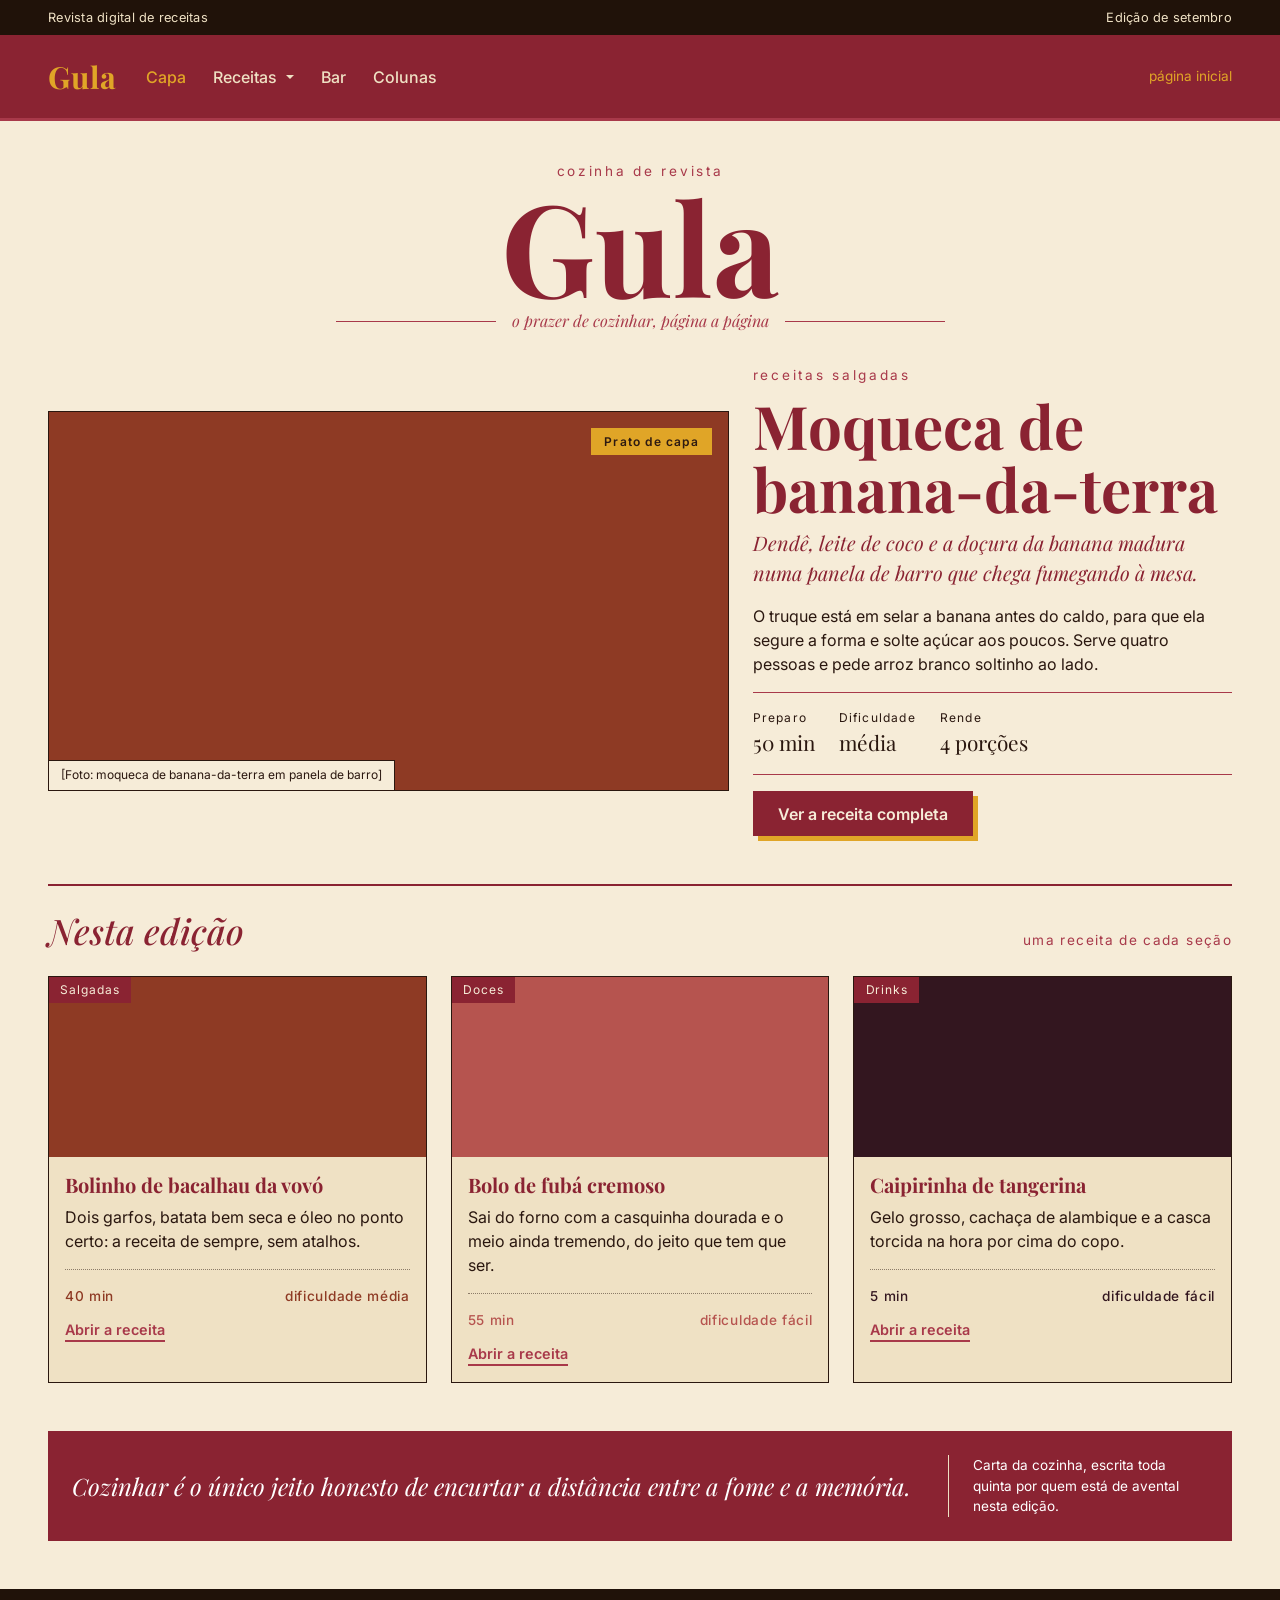
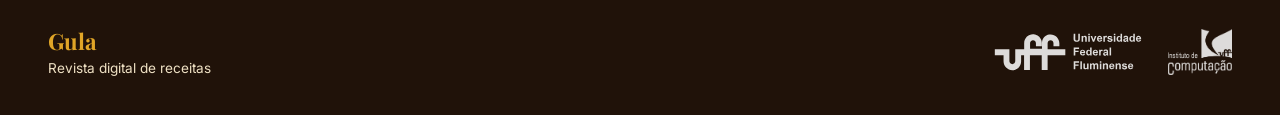
==== index.html @ 518ea666 "feature: capa + links para salgadas" ====
<!DOCTYPE html>
<html lang="pt-BR">
<head>
  <meta charset="UTF-8">
  <meta name="viewport" content="width=device-width, initial-scale=1.0">
  <title>Gula</title>
  <link rel="icon" type="image/x-icon" href="img/favicon.ico?v=3">
  <link rel="icon" type="image/png" href="img/favicon.png?v=3">

  <link rel="preconnect" href="https://fonts.googleapis.com">
  <link rel="preconnect" href="https://fonts.gstatic.com" crossorigin>

  <link href="https://fonts.googleapis.com/css2?family=Playfair+Display:ital,wght@0,500;0,600;0,700;1,500&family=Inter:wght@400;500;600&display=swap" rel="stylesheet">
  <link href="https://cdn.jsdelivr.net/npm/bootstrap@5.3.3/dist/css/bootstrap.min.css" rel="stylesheet">
  <link rel="stylesheet" href="esqueleto/esqueleto.css">
  <link rel="stylesheet" href="css/style.css">
</head>

<body>

    <header>
    <div class="topbar">
      <div class="container-fluid px-4 px-lg-5 d-flex justify-content-between">
        <span>Revista digital de receitas</span>
        <span id="edicao">Edição de setembro</span>
      </div>
    </div>

    <nav class="navbar navbar-expand-lg navbar-gula">
      <div class="container-fluid px-4 px-lg-5">

        <a class="navbar-brand" href="index.html">Gula</a>

        <button class="navbar-toggler" type="button"
                data-bs-toggle="collapse" data-bs-target="#navGula"
                aria-controls="navGula" aria-expanded="false"
                aria-label="Alternar navegação">
          <span class="navbar-toggler-icon"></span>
        </button>

        <div class="collapse navbar-collapse" id="navGula">
          <ul class="navbar-nav me-auto mb-2 mb-lg-0">
            <li class="nav-item">
              <a class="nav-link active" href="index.html" aria-current="page">Capa</a>
            </li>
            <li class="nav-item dropdown">
              <a class="nav-link dropdown-toggle" href="#" id="receitasDropdown"
                 role="button" data-bs-toggle="dropdown" aria-expanded="false">
                Receitas
              </a>
              <ul class="dropdown-menu" aria-labelledby="receitasDropdown">
                <li><a class="dropdown-item" href="Salgados/salgados.html">Salgadas</a></li>
                <li><a class="dropdown-item" href="doces.html">Doces</a></li>
                <li><a class="dropdown-item" href="drinks.html">Drinks</a></li>
              </ul>
            </li>
            <li class="nav-item">
              <a class="nav-link" href="bar.html">Bar</a>
            </li>
            <li class="nav-item">
              <a class="nav-link" href="colunas.html">Colunas</a>
            </li>
          </ul>

          <!-- Seção atual: doces, salgados, página inicial, drinks -->
          <span class="navbar-text page-context" id="page-context">página inicial</span>
        </div>

      </div>
    </nav>
  </header>

  <!--Conteudo das páginas-->
  <main id="conteudo">

    <section class="capa-masthead text-center">
      <p class="capa-kicker">cozinha de revista</p>
      <p class="capa-titulo">Gula</p>
      <p class="capa-tagline fst-italic">o prazer de cozinhar, página a página</p>
    </section>

    <section class="capa-hero container-fluid px-4 px-lg-5 pb-5">
      <div class="row align-items-center g-4">
        <div class="col-12 col-lg-7">
          <div class="capa-foto" role="img" aria-label="Moqueca de banana-da-terra em panela de barro">
            <span class="capa-selo">Prato de capa</span>
            <span class="capa-legenda">[Foto: moqueca de banana-da-terra em panela de barro]</span>
          </div>
        </div>
        <div class="col-12 col-lg-5">
          <p class="capa-kicker">receitas salgadas</p>
          <h1>Moqueca de banana-da-terra</h1>
          <p class="capa-lead fst-italic">Dendê, leite de coco e a doçura da banana madura numa panela de barro que chega fumegando à mesa.</p>
          <p>O truque está em selar a banana antes do caldo, para que ela segure a forma e solte açúcar aos poucos. Serve quatro pessoas e pede arroz branco soltinho ao lado.</p>
          <div class="capa-meta d-flex flex-wrap gap-4 py-3 my-3">
            <div><span class="capa-meta-label">Preparo</span><span class="capa-meta-valor">50 min</span></div>
            <div><span class="capa-meta-label">Dificuldade</span><span class="capa-meta-valor">média</span></div>
            <div><span class="capa-meta-label">Rende</span><span class="capa-meta-valor">4 porções</span></div>
          </div>
          <a href="Salgados/salgados.html" class="btn btn-capa">Ver a receita completa</a>
        </div>
      </div>
    </section>

    <section class="container-fluid px-4 px-lg-5 pb-5">
      <hr class="capa-regua">
      <div class="d-flex flex-wrap justify-content-between align-items-baseline mb-4">
        <h2 class="capa-secao-titulo mb-0">Nesta edição</h2>
        <span class="capa-nota">uma receita de cada seção</span>
      </div>

      <div class="capa-cards row row-cols-1 row-cols-md-3 g-4">

        <div class="col">
          <a href="Salgados/salgados.html" class="card recipe-card h-100 text-decoration-none" style="--card-accent: #8e3a24;">
            <div class="recipe-card-img"><span class="capa-tag">Salgadas</span></div>
            <div class="card-body">
              <h5 class="card-title recipe-card-title">Bolinho de bacalhau da vovó</h5>
              <p class="card-text">Dois garfos, batata bem seca e óleo no ponto certo: a receita de sempre, sem atalhos.</p>
              <hr>
              <div class="d-flex justify-content-between">
                <span class="recipe-card-meta">40 min</span>
                <span class="recipe-card-meta">dificuldade média</span>
              </div>
              <span class="capa-abrir">Abrir a receita</span>
            </div>
          </a>
        </div>

        <div class="col">
          <a href="doces.html" class="card recipe-card h-100 text-decoration-none" style="--card-accent: #b6544f;">
            <div class="recipe-card-img"><span class="capa-tag">Doces</span></div>
            <div class="card-body">
              <h5 class="card-title recipe-card-title">Bolo de fubá cremoso</h5>
              <p class="card-text">Sai do forno com a casquinha dourada e o meio ainda tremendo, do jeito que tem que ser.</p>
              <hr>
              <div class="d-flex justify-content-between">
                <span class="recipe-card-meta">55 min</span>
                <span class="recipe-card-meta">dificuldade fácil</span>
              </div>
              <span class="capa-abrir">Abrir a receita</span>
            </div>
          </a>
        </div>

        <div class="col">
          <a href="bar.html" class="card recipe-card h-100 text-decoration-none" style="--card-accent: #33161f;">
            <div class="recipe-card-img"><span class="capa-tag">Drinks</span></div>
            <div class="card-body">
              <h5 class="card-title recipe-card-title">Caipirinha de tangerina</h5>
              <p class="card-text">Gelo grosso, cachaça de alambique e a casca torcida na hora por cima do copo.</p>
              <hr>
              <div class="d-flex justify-content-between">
                <span class="recipe-card-meta">5 min</span>
                <span class="recipe-card-meta">dificuldade fácil</span>
              </div>
              <span class="capa-abrir">Abrir a receita</span>
            </div>
          </a>
        </div>

      </div>
    </section>

    <div class="container-fluid px-4 px-lg-5 pb-5">
      <div class="cta cta-citacao p-4">
        <p class="cta-text fst-italic mb-0">Cozinhar é o único jeito honesto de encurtar a distância entre a fome e a memória.</p>
        <span class="cta-nota">Carta da cozinha, escrita toda quinta por quem está de avental nesta edição.</span>
      </div>
    </div>

  </main>


  <footer class="footer-gula">
    <div class="container-fluid px-4 px-lg-5 footer-barra d-flex flex-column flex-sm-row justify-content-between align-items-center gap-4">
      <div class="text-center text-sm-start">
        <span class="footer-logo">Gula</span>
        <span class="footer-text d-block">Revista digital de receitas</span>
      </div>
      <div class="d-flex align-items-center gap-4">
        <img class="footer-selo" src="img/uff.svg" alt="Universidade Federal Fluminense">
        <img class="footer-selo" src="img/ic-uff.png" alt="Instituto de Computação">
      </div>
    </div>
  </footer>


  <script src="https://cdn.jsdelivr.net/npm/bootstrap@5.3.3/dist/js/bootstrap.bundle.min.js"></script>
  <script src="esqueleto/esqueleto.js"></script>
</body>
</html>
---- esqueleto/esqueleto.css ----
/* ==========================================================================
   GULA — Revista digital de receitas
   Estilos comuns do esqueleto: paleta, tipografia, navbar, rodapé.
   Sem gradientes, cores planas, conforme o design aprovado.
   ========================================================================== */

:root {
  /* paleta */
  --gula-dark:      #201209;  /* barra superior e rodapé */
  --gula-maroon:    #8a2332;  /* navbar */
  --gula-maroon-hi: #a8394a;  /* hover / detalhes sobre o maroon */
  --gula-cream:     #f6ecd8;  /* fundo das páginas */
  --gula-cream-2:   #efe1c4;  /* fundo alternativo (cards, blocos) */
  --gula-ink:       #2a170f;  /* texto sobre fundo claro */
  --gula-paper:     #f6ecd8;  /* texto sobre fundo escuro */
  --cafe:           #2e1a11; /* texto escuro sobre fundo dourado (botões) */
  --gula-gold:      #e0a527; /* acento (botões, links de destaque, hover da navbar) */

  /* tipografia */
  --font-display: "Playfair Display", Georgia, "Times New Roman", serif;
  --font-body: "Inter", -apple-system, Segoe UI, Roboto, Arial, sans-serif;
}

html, body {
  height: 100%;
}

body {
  font-family: var(--font-body);
  color: var(--gula-ink);
  background-color: var(--gula-cream);
  display: flex;
  flex-direction: column;
  min-height: 100vh;
}

/* faz o conteúdo empurrar o rodapé para o fim da página mesmo quando curto */
main#conteudo {
  flex: 1 0 auto;
}

/* ---------- barra utilitária superior ---------- */
.topbar {
  background-color: var(--gula-dark);
  color: var(--gula-cream-2);
  font-size: 0.8rem;
  letter-spacing: 0.02em;
  padding: 0.5rem 0;
}

/* ---------- navbar principal ---------- */
.navbar-gula {
  background-color: var(--gula-maroon);
  padding-top: 0.85rem;
  padding-bottom: 0.85rem;
  border-bottom: 3px solid var(--gula-maroon-hi);
}

.navbar-gula .navbar-brand {
  font-family: var(--font-display);
  font-weight: 700;
  font-size: 1.9rem;
  color: var(--gula-gold);
  letter-spacing: 0.03em;
}

.navbar-gula .navbar-brand:hover {
  color: var(--gula-cream);
}

.navbar-gula .nav-link {
  color: var(--gula-cream-2);
  font-weight: 500;
  margin-inline: 0.35rem;
  padding-inline: 0.5rem;
}

.navbar-gula .nav-link:hover,
.navbar-gula .nav-link:focus,
.navbar-gula .nav-link.active {
  color: var(--gula-gold);
}

.navbar-gula .navbar-text.page-context {
  color: var(--gula-gold);
  font-size: 0.85rem;
}

/* ícone do menu hambúrguer em tom claro, sem sombras */
.navbar-gula .navbar-toggler {
  border-color: rgba(246, 236, 216, 0.4);
}

.navbar-gula .navbar-toggler:focus {
  box-shadow: 0 0 0 0.2rem rgba(223, 167, 60, 0.4);
}

.navbar-gula .navbar-toggler-icon {
  background-image: url("data:image/svg+xml,%3Csvg xmlns='http://www.w3.org/2000/svg' viewBox='0 0 30 30'%3E%3Cpath stroke='%23f6ecd8' stroke-linecap='round' stroke-miterlimit='10' stroke-width='2' d='M4 7h22M4 15h22M4 23h22'/%3E%3C/svg%3E");
}

/* dropdown "Receitas" */
.navbar-gula .dropdown-menu {
  background-color: var(--gula-maroon);
  border: 1px solid var(--gula-maroon-hi);
  border-radius: 0;
  margin-top: 0.4rem;
}

.navbar-gula .dropdown-item {
  color: var(--gula-cream-2);
  font-weight: 500;
}

.navbar-gula .dropdown-item:hover,
.navbar-gula .dropdown-item:focus {
  background-color: var(--gula-maroon-hi);
  color: var(--gula-paper);
}

/* ---------- área de conteúdo (placeholder) ---------- */
.content-placeholder {
  color: #7c6a58;
  /* font-style: italic; */
}

.cta {
    display: flex;
    justify-content: space-between;
    align-items: center;
    background-color: var(--gula-maroon);
    border-radius: 6px;
    color: #fff;
}

.cta-text {
    font-size: 1.2rem;
}

.btn-cta {
    background-color: var(--gula-gold);
    color: var(--cafe);
    font-weight: 600;
}

.btn-cta:hover {
    background-color: var(--gula-gold);
    color: var(--cafe);
    filter: brightness(1.1);
}

@media (max-width: 900px) {
    .cta-text {
        font-size: 1rem;
    }
}

@media (max-width: 700px) {
    .cta {
        flex-direction: column;
        text-align: center;
        gap: 1rem;
    }
}

/* ---------- rodapé ---------- */
.footer-gula {
  flex-shrink: 0;
  background-color: var(--gula-dark);
  color: var(--gula-cream-2);
}

.footer-gula .footer-logo {
  font-family: var(--font-display);
  font-weight: 700;
  font-size: 1.4rem;
  color: var(--gula-gold);
}

.footer-gula .footer-text {
  font-size: 0.85rem;
  color: var(--gula-cream-2);
}

/* ---------- tipografia de títulos, para uso das páginas de conteúdo ---------- */
h1, h2, h3, .titulo-secao {
  font-family: var(--font-display);
  color: var(--gula-maroon);
}

/* ---------- barra de filtro ---------- */
.filter-bar {
  background-color: var(--gula-cream-2);
  border-bottom: 1px solid var(--gula-maroon-hi);
  padding: 1rem;
}

.filter-search {
  flex: 1 1 320px;
  max-width: 420px;
}

.filter-search .form-control:focus {
  border-color: var(--gula-maroon-hi);
  box-shadow: 0 0 0 0.2rem rgba(168, 57, 74, 0.25);
}

.btn-filter {
  background-color: var(--gula-maroon);
  color: var(--gula-cream);
  font-weight: 600;
}

.btn-filter:hover {
  background-color: var(--gula-maroon-hi);
  color: var(--gula-cream);
}

.filter-label {
  font-weight: 600;
  color: var(--gula-ink);
  font-size: 0.9rem;
}

.filter-chip {
  background-color: transparent;
  border: 1px solid var(--gula-maroon-hi);
  color: var(--gula-maroon);
  border-radius: 999px;
  padding: 0.35rem 0.9rem;
  font-size: 0.85rem;
  font-weight: 500;
  transition: background-color 0.15s ease, color 0.15s ease;
}

.filter-chip:hover {
  background-color: var(--gula-cream-2);
}

.filter-chip.is-active {
  background-color: var(--gula-maroon);
  color: var(--gula-cream);
  border-color: var(--gula-maroon);
}

/* ---------- card de receita ---------- */
.recipe-card {
  --card-accent: var(--gula-maroon-hi);
  background-color: var(--gula-cream-2);
  border: 1px solid var(--gula-maroon-hi);
  color: var(--gula-ink);
  transition: transform 0.2s ease, box-shadow 0.2s ease;
}

.recipe-card:hover {
  box-shadow: 0 5px 10px rgba(32, 18, 9, 0.25);
}

.recipe-card-img {
  height: 180px;
  background-color: var(--card-accent);
}

.recipe-card-meta {
  font-weight: 500;
  font-size: 0.85rem;
  text-transform: uppercase;
  color: var(--card-accent);
}

.recipe-card-title {
  font-family: var(--font-display);
  font-weight: 700;
  color: var(--gula-maroon);
}
---- css/style.css ----
/* ---------- título da capa ---------- */
.capa-masthead {
  padding: 2.5rem 1rem 2rem;
}

.capa-kicker {
  margin-bottom: 0.5rem;
  font-size: 0.85rem;
  letter-spacing: 0.2em;
  color: var(--gula-maroon-hi);
}

.capa-masthead .capa-kicker {
  margin-bottom: 0;
}

.capa-titulo {
  margin: 0;
  font-family: var(--font-display);
  font-weight: 700;
  font-size: clamp(4rem, 12vw, 8rem);
  line-height: 1;
  color: var(--gula-maroon);
}

.capa-tagline {
  display: flex;
  align-items: center;
  justify-content: center;
  gap: 1rem;
  margin: 0;
  font-family: var(--font-display);
  color: var(--gula-maroon-hi);
}

.capa-tagline::before,
.capa-tagline::after {
  content: "";
  flex: 0 1 160px;
  border-top: 1px solid var(--gula-maroon-hi);
}

/* ---------- prato de capa ---------- */
.capa-foto {
  position: relative;
  min-height: 380px;
  background-color: #8e3a24;
  border: 1px solid var(--gula-ink);
}

.capa-selo {
  position: absolute;
  top: 1rem;
  right: 1rem;
  padding: 0.3rem 0.8rem;
  background-color: var(--gula-gold);
  color: var(--cafe);
  font-size: 0.75rem;
  font-weight: 600;
  letter-spacing: 0.1em;
}

.capa-legenda {
  position: absolute;
  left: 0;
  bottom: 0;
  padding: 0.35rem 0.75rem;
  background-color: var(--gula-cream);
  border-top: 1px solid var(--gula-ink);
  border-right: 1px solid var(--gula-ink);
  font-size: 0.75rem;
}

.capa-hero h1 {
  font-weight: 700;
  font-size: clamp(2.4rem, 5vw, 3.75rem);
  line-height: 1.05;
}

.capa-lead {
  font-family: var(--font-display);
  font-size: 1.25rem;
  color: var(--gula-maroon);
}

.capa-meta {
  border-top: 1px solid var(--gula-maroon-hi);
  border-bottom: 1px solid var(--gula-maroon-hi);
}

.capa-meta-label {
  display: block;
  font-size: 0.75rem;
  letter-spacing: 0.1em;
}

.capa-meta-valor {
  display: block;
  font-family: var(--font-display);
  font-size: 1.3rem;
}

.btn-capa {
  background-color: var(--gula-maroon);
  color: var(--gula-cream);
  border-radius: 0;
  padding: 0.6rem 1.5rem;
  font-weight: 600;
  box-shadow: 5px 5px 0 var(--gula-gold);
}

.btn-capa:hover {
  background-color: var(--gula-maroon-hi);
  color: var(--gula-cream);
}

.capa-regua {
  margin: 0 0 1.5rem;
  border: 0;
  border-top: 2px solid var(--gula-maroon);
  opacity: 1;
}

.capa-secao-titulo {
  font-style: italic;
  font-size: 2.2rem;
}

.capa-nota {
  font-size: 0.85rem;
  letter-spacing: 0.1em;
  color: var(--gula-maroon-hi);
}

.capa-cards .recipe-card {
  border-color: var(--gula-ink);
  border-radius: 0;
}

.capa-cards .recipe-card-img {
  position: relative;
}

.capa-tag {
  position: absolute;
  top: 0;
  left: 0;
  padding: 0.25rem 0.7rem;
  background-color: var(--gula-maroon);
  color: var(--gula-cream);
  font-size: 0.75rem;
  letter-spacing: 0.08em;
}

.capa-cards hr {
  border-top: 1px dotted var(--gula-ink);
  opacity: 0.5;
}

.capa-cards .recipe-card-meta {
  text-transform: none;
  letter-spacing: 0.05em;
}

.capa-abrir {
  display: inline-block;
  margin-top: 0.75rem;
  border-bottom: 2px solid var(--gula-maroon-hi);
  color: var(--gula-maroon-hi);
  font-size: 0.9rem;
  font-weight: 600;
}

.cta-citacao {
  border-radius: 0;
}

.cta-citacao .cta-text {
  font-family: var(--font-display);
  font-size: 1.5rem;
}

.cta-nota {
  max-width: 260px;
  padding-left: 1.5rem;
  border-left: 1px solid var(--gula-cream-2);
  font-size: 0.85rem;
}

@media (max-width: 700px) {
  .cta-nota {
    max-width: none;
    padding-left: 0;
    padding-top: 1rem;
    border-left: 0;
    border-top: 1px solid var(--gula-cream-2);
  }
}

.footer-barra {
  padding-top: 2.25rem;
  padding-bottom: 2.25rem;
}

/* logos viram branco para casar com o rodape escuro */
.footer-selo {
  height: 46px;
  width: auto;
  opacity: 0.85;
  filter: brightness(0) invert(1);
  transition: opacity 0.2s ease;
}

.footer-selo:hover {
  opacity: 1;
}
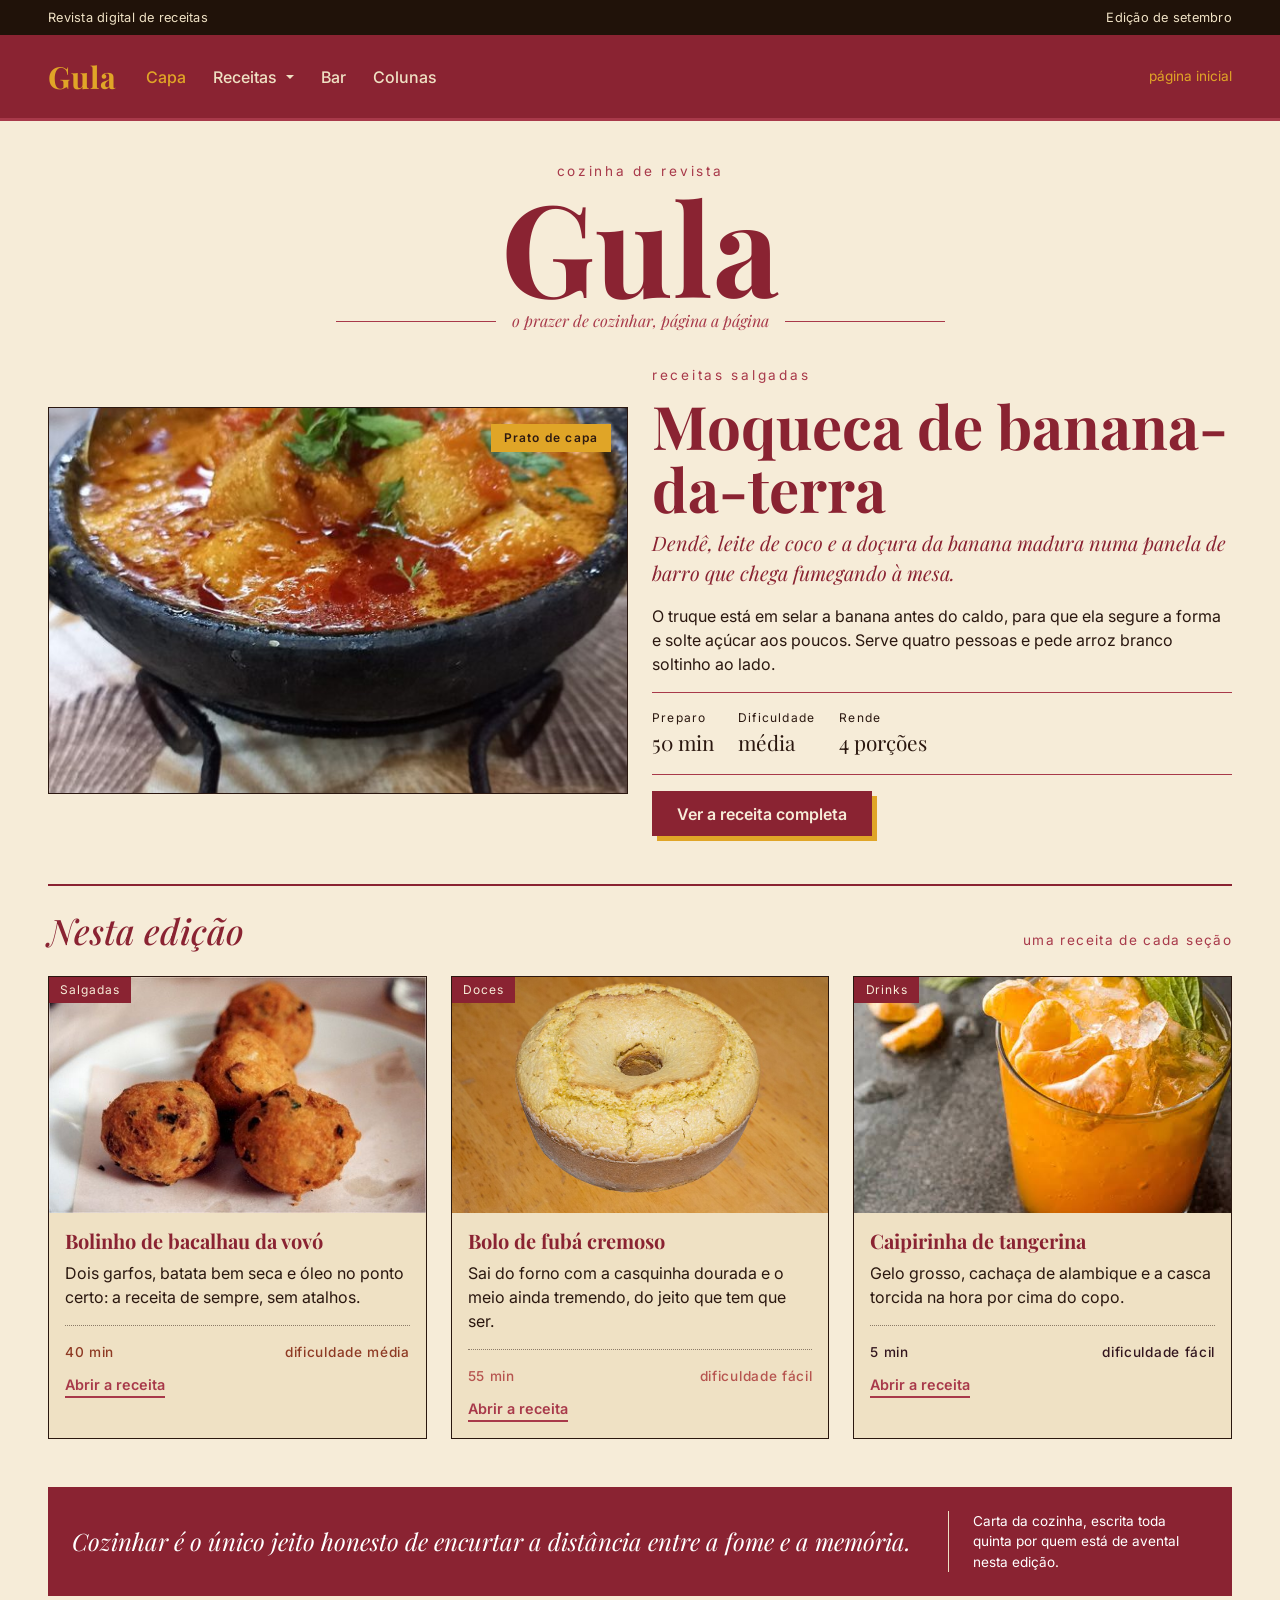
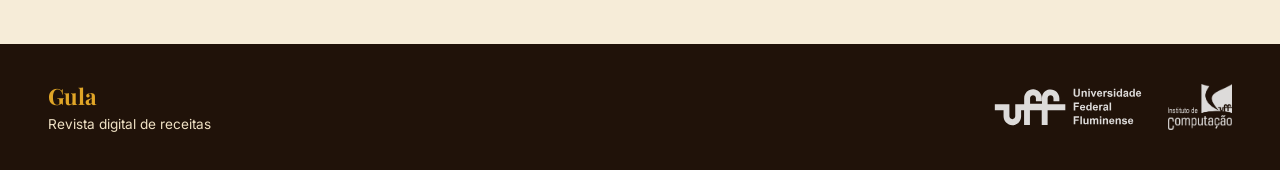
==== commit 5fb2a77d: "feat: add img no index e fix css" ====
--- a/index.html
+++ b/index.html
@@ -18,57 +18,7 @@
 
 <body>
 
-    <header>
-    <div class="topbar">
-      <div class="container-fluid px-4 px-lg-5 d-flex justify-content-between">
-        <span>Revista digital de receitas</span>
-        <span id="edicao">Edição de setembro</span>
-      </div>
-    </div>
-
-    <nav class="navbar navbar-expand-lg navbar-gula">
-      <div class="container-fluid px-4 px-lg-5">
-
-        <a class="navbar-brand" href="index.html">Gula</a>
-
-        <button class="navbar-toggler" type="button"
-                data-bs-toggle="collapse" data-bs-target="#navGula"
-                aria-controls="navGula" aria-expanded="false"
-                aria-label="Alternar navegação">
-          <span class="navbar-toggler-icon"></span>
-        </button>
-
-        <div class="collapse navbar-collapse" id="navGula">
-          <ul class="navbar-nav me-auto mb-2 mb-lg-0">
-            <li class="nav-item">
-              <a class="nav-link active" href="index.html" aria-current="page">Capa</a>
-            </li>
-            <li class="nav-item dropdown">
-              <a class="nav-link dropdown-toggle" href="#" id="receitasDropdown"
-                 role="button" data-bs-toggle="dropdown" aria-expanded="false">
-                Receitas
-              </a>
-              <ul class="dropdown-menu" aria-labelledby="receitasDropdown">
-                <li><a class="dropdown-item" href="Salgados/salgados.html">Salgadas</a></li>
-                <li><a class="dropdown-item" href="doces.html">Doces</a></li>
-                <li><a class="dropdown-item" href="drinks.html">Drinks</a></li>
-              </ul>
-            </li>
-            <li class="nav-item">
-              <a class="nav-link" href="bar.html">Bar</a>
-            </li>
-            <li class="nav-item">
-              <a class="nav-link" href="colunas.html">Colunas</a>
-            </li>
-          </ul>
-
-          <!-- Seção atual: doces, salgados, página inicial, drinks -->
-          <span class="navbar-text page-context" id="page-context">página inicial</span>
-        </div>
-
-      </div>
-    </nav>
-  </header>
+  <header id="header" data-secao="página inicial"></header>
 
   <!--Conteudo das páginas-->
   <main id="conteudo">
@@ -81,13 +31,13 @@
 
     <section class="capa-hero container-fluid px-4 px-lg-5 pb-5">
       <div class="row align-items-center g-4">
-        <div class="col-12 col-lg-7">
+        <div class="col-12 col-lg-6">
           <div class="capa-foto" role="img" aria-label="Moqueca de banana-da-terra em panela de barro">
+            <img src="img/receitas/moqueca-banana.jpg" alt="Moqueca de banana-da-terra">
             <span class="capa-selo">Prato de capa</span>
-            <span class="capa-legenda">[Foto: moqueca de banana-da-terra em panela de barro]</span>
           </div>
         </div>
-        <div class="col-12 col-lg-5">
+        <div class="col-12 col-lg-6">
           <p class="capa-kicker">receitas salgadas</p>
           <h1>Moqueca de banana-da-terra</h1>
           <p class="capa-lead fst-italic">Dendê, leite de coco e a doçura da banana madura numa panela de barro que chega fumegando à mesa.</p>
@@ -97,7 +47,7 @@
             <div><span class="capa-meta-label">Dificuldade</span><span class="capa-meta-valor">média</span></div>
             <div><span class="capa-meta-label">Rende</span><span class="capa-meta-valor">4 porções</span></div>
           </div>
-          <a href="Salgados/salgados.html" class="btn btn-capa">Ver a receita completa</a>
+          <a href="salgados.html" class="btn btn-capa">Ver a receita completa</a>
         </div>
       </div>
     </section>
@@ -112,8 +62,13 @@
       <div class="capa-cards row row-cols-1 row-cols-md-3 g-4">
 
         <div class="col">
-          <a href="Salgados/salgados.html" class="card recipe-card h-100 text-decoration-none" style="--card-accent: #8e3a24;">
-            <div class="recipe-card-img"><span class="capa-tag">Salgadas</span></div>
+
+          <a href="salgados.html" class="card recipe-card h-100 text-decoration-none" style="--card-accent: #8e3a24;">
+            <div class="recipe-card-img"><span class="capa-tag">Salgadas</span>
+              <img src="img/receitas/bolinho-bacalhau.jpg" alt="Bolinhos de bacalhau dourados">
+              <span class="capa-tag">Salgadas</span>
+            </div>
+
             <div class="card-body">
               <h5 class="card-title recipe-card-title">Bolinho de bacalhau da vovó</h5>
               <p class="card-text">Dois garfos, batata bem seca e óleo no ponto certo: a receita de sempre, sem atalhos.</p>
@@ -129,7 +84,10 @@
 
         <div class="col">
           <a href="doces.html" class="card recipe-card h-100 text-decoration-none" style="--card-accent: #b6544f;">
-            <div class="recipe-card-img"><span class="capa-tag">Doces</span></div>
+            <div class="recipe-card-img"><span class="capa-tag">Doces</span>
+              <img src="img/receitas/bolo-fuba.jpg" alt="Bolo de fubá cremoso" style="object-position: center bottom;">
+              <span class="capa-tag">Doces</span>
+            </div>
             <div class="card-body">
               <h5 class="card-title recipe-card-title">Bolo de fubá cremoso</h5>
               <p class="card-text">Sai do forno com a casquinha dourada e o meio ainda tremendo, do jeito que tem que ser.</p>
@@ -145,7 +103,11 @@
 
         <div class="col">
           <a href="bar.html" class="card recipe-card h-100 text-decoration-none" style="--card-accent: #33161f;">
-            <div class="recipe-card-img"><span class="capa-tag">Drinks</span></div>
+            <div class="recipe-card-img"><span class="capa-tag">Drinks</span>
+              <img src="img/receitas/caipirinha-tangerina.jpg" alt="Caipirinha de tangerina no copo" style="object-position: right center;">
+              <span class="capa-tag">Drinks</span>
+            </div>
+            
             <div class="card-body">
               <h5 class="card-title recipe-card-title">Caipirinha de tangerina</h5>
               <p class="card-text">Gelo grosso, cachaça de alambique e a casca torcida na hora por cima do copo.</p>
@@ -172,18 +134,7 @@
   </main>
 
 
-  <footer class="footer-gula">
-    <div class="container-fluid px-4 px-lg-5 footer-barra d-flex flex-column flex-sm-row justify-content-between align-items-center gap-4">
-      <div class="text-center text-sm-start">
-        <span class="footer-logo">Gula</span>
-        <span class="footer-text d-block">Revista digital de receitas</span>
-      </div>
-      <div class="d-flex align-items-center gap-4">
-        <img class="footer-selo" src="img/uff.svg" alt="Universidade Federal Fluminense">
-        <img class="footer-selo" src="img/ic-uff.png" alt="Instituto de Computação">
-      </div>
-    </div>
-  </footer>
+  <footer class="footer-gula" id="footer"></footer>
 
 
   <script src="https://cdn.jsdelivr.net/npm/bootstrap@5.3.3/dist/js/bootstrap.bundle.min.js"></script>
--- a/esqueleto/esqueleto.css
+++ b/esqueleto/esqueleto.css
@@ -163,6 +163,30 @@
     }
 }
 
+/* faixa e botão no estilo da capa, compartilhados entre as páginas */
+.cta-citacao {
+  border-radius: 0;
+}
+
+.cta-citacao .cta-text {
+  font-family: var(--font-display);
+  font-size: 1.5rem;
+}
+
+.btn-capa {
+  background-color: var(--gula-maroon);
+  color: var(--gula-cream);
+  border-radius: 0;
+  padding: 0.6rem 1.5rem;
+  font-weight: 600;
+  box-shadow: 5px 5px 0 var(--gula-gold);
+}
+
+.btn-capa:hover {
+  background-color: var(--gula-maroon-hi);
+  color: var(--gula-cream);
+}
+
 /* ---------- rodapé ---------- */
 .footer-gula {
   flex-shrink: 0;
@@ -180,6 +204,24 @@
 .footer-gula .footer-text {
   font-size: 0.85rem;
   color: var(--gula-cream-2);
+}
+
+.footer-barra {
+  padding-top: 2.25rem;
+  padding-bottom: 2.25rem;
+}
+
+/* logos viram branco para casar com o rodape escuro */
+.footer-selo {
+  height: 46px;
+  width: auto;
+  opacity: 0.85;
+  filter: brightness(0) invert(1);
+  transition: opacity 0.2s ease;
+}
+
+.footer-selo:hover {
+  opacity: 1;
 }
 
 /* ---------- tipografia de títulos, para uso das páginas de conteúdo ---------- */
@@ -257,8 +299,14 @@
 }
 
 .recipe-card-img {
-  height: 180px;
+  height: 300px;
   background-color: var(--card-accent);
+}
+
+/* quando é foto, recorta para preencher sem distorcer */
+img.recipe-card-img {
+  width: 100%;
+  object-fit: cover;
 }
 
 .recipe-card-meta {
@@ -273,3 +321,12 @@
   font-weight: 700;
   color: var(--gula-maroon);
 }
+
+.recipe-empty {
+  margin-top: 1rem;
+  font-size: 1.2rem;
+}
+
+.title-page {
+  font-size: 3rem;
+}
--- a/css/style.css
+++ b/css/style.css
@@ -100,20 +100,6 @@
   font-size: 1.3rem;
 }
 
-.btn-capa {
-  background-color: var(--gula-maroon);
-  color: var(--gula-cream);
-  border-radius: 0;
-  padding: 0.6rem 1.5rem;
-  font-weight: 600;
-  box-shadow: 5px 5px 0 var(--gula-gold);
-}
-
-.btn-capa:hover {
-  background-color: var(--gula-maroon-hi);
-  color: var(--gula-cream);
-}
-
 .capa-regua {
   margin: 0 0 1.5rem;
   border: 0;
@@ -169,15 +155,6 @@
   color: var(--gula-maroon-hi);
   font-size: 0.9rem;
   font-weight: 600;
-}
-
-.cta-citacao {
-  border-radius: 0;
-}
-
-.cta-citacao .cta-text {
-  font-family: var(--font-display);
-  font-size: 1.5rem;
 }
 
 .cta-nota {
@@ -197,20 +174,36 @@
   }
 }
 
-.footer-barra {
-  padding-top: 2.25rem;
-  padding-bottom: 2.25rem;
-}
-
-/* logos viram branco para casar com o rodape escuro */
-.footer-selo {
-  height: 46px;
-  width: auto;
-  opacity: 0.85;
-  filter: brightness(0) invert(1);
-  transition: opacity 0.2s ease;
-}
-
-.footer-selo:hover {
-  opacity: 1;
+
+.capa-foto img,
+.capa-cards .recipe-card-img img {
+  width: 100%;
+  height: 100%;
+  object-fit: cover;
+  display: block;
+}
+
+.capa-foto img {
+  position: absolute;
+  inset: 0;
+}
+
+/* - proporção das fotos da capa */
+.capa-foto {
+  width: 100%;
+  min-height: 0;
+  aspect-ratio: 3 / 2;
+  max-height: 560px;
+}
+
+.capa-cards .recipe-card-img {
+  width: 100%;
+  height: auto;
+  aspect-ratio: 16 / 10;
+  max-height: 300px;
+}
+
+.capa-cards .recipe-card-img img {
+  position: absolute;
+  inset: 0;
 }
